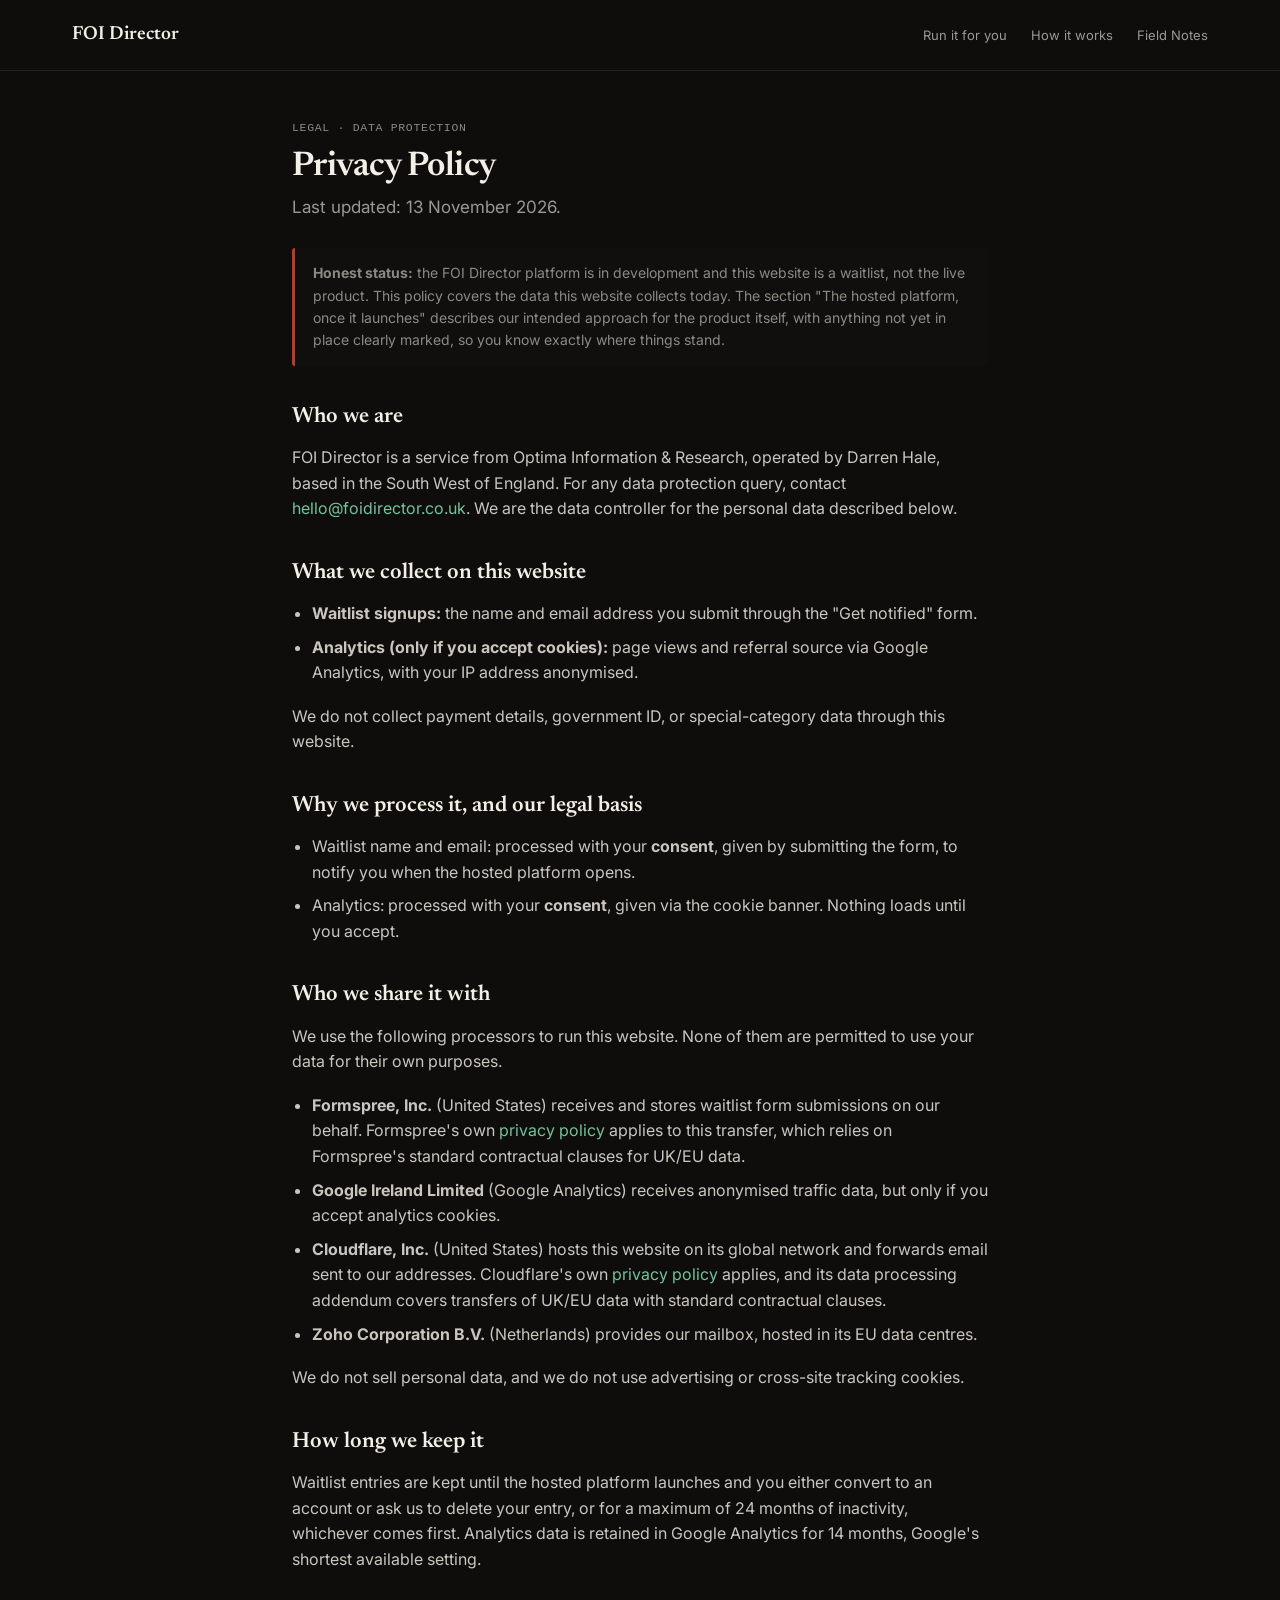
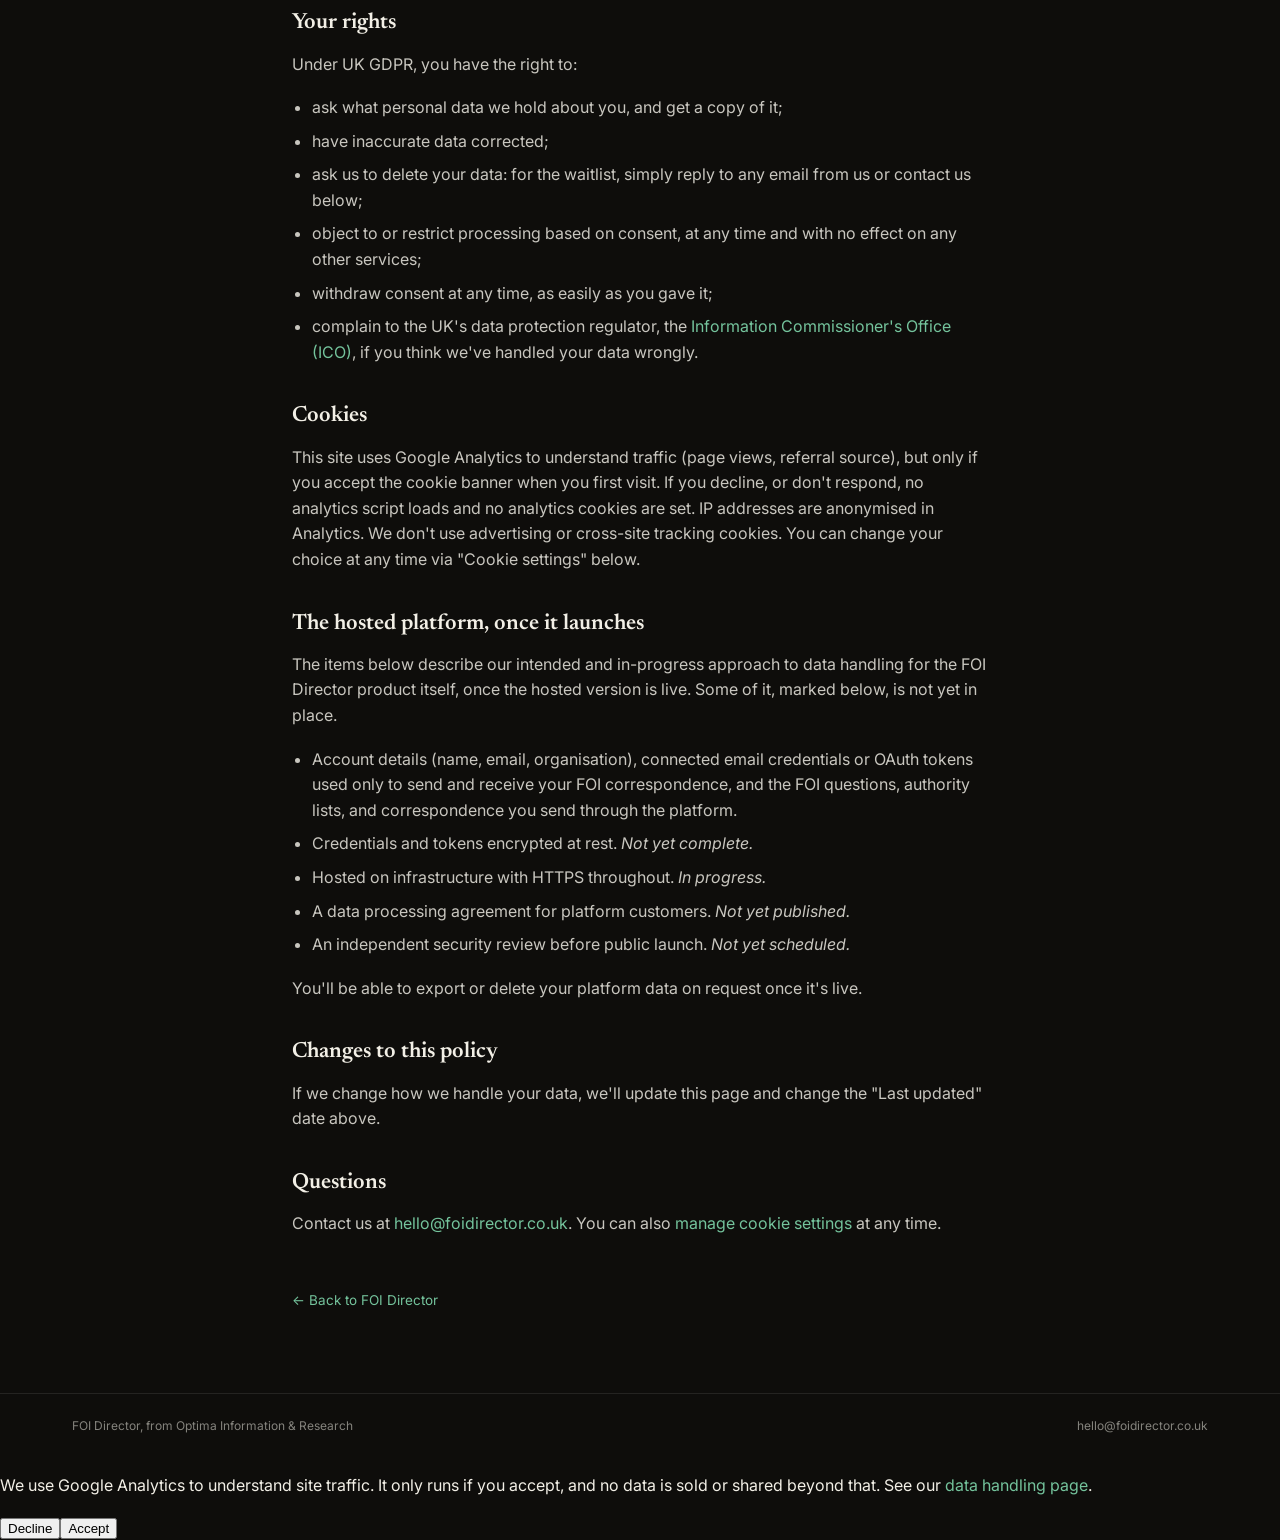
==== data-handling.html @ d2fff846 "Replace the June landing draft with the FOI Director site The site that ran at foidirector.co.uk, re" ====
<!DOCTYPE html>
<html lang="en">
<head>
<meta charset="UTF-8">
<meta name="viewport" content="width=device-width, initial-scale=1.0">
<title>Privacy Policy | FOI Director</title>
<meta name="description" content="FOI Director privacy policy: what personal data we collect on this website and waitlist, why, who we share it with, and your rights under UK GDPR.">
<link rel="canonical" href="https://foidirector.co.uk/data-handling">
<link rel="icon" href="data:image/svg+xml,%3Csvg xmlns='http://www.w3.org/2000/svg' viewBox='0 0 64 64'%3E%3Crect width='64' height='64' rx='6' fill='%232f6a4e'/%3E%3Ctext x='32' y='43' font-family='Georgia,serif' font-size='30' fill='white' text-anchor='middle'%3EFD%3C/text%3E%3C/svg%3E">
<link rel="preconnect" href="https://fonts.googleapis.com">
<link rel="preconnect" href="https://fonts.gstatic.com" crossorigin>
<link href="https://fonts.googleapis.com/css2?family=Inter:wght@400;500;600;700&family=Newsreader:opsz,wght@6..72,400;6..72,500;6..72,600&display=swap" rel="stylesheet">
<link rel="stylesheet" href="css/blog.css">
</head>
<body>

<a href="#main" class="skip-link">Skip to main content</a>

<header class="site">
  <div class="bar">
    <a class="wordmark" href="index.html" style="color:inherit;text-decoration:none">FOI Director</a>
    <nav>
      <a href="index.html#service">Run it for you</a>
      <a href="index.html#how-it-works">How it works</a>
      <a href="blog/index.html">Field Notes</a>
    </nav>
  </div>
</header>

<main class="wrap" id="main">
  <article class="post">
    <div class="meta">Legal &middot; Data protection</div>
    <h1>Privacy Policy</h1>
    <p class="standfirst">Last updated: 13 November 2026.</p>

    <div class="note">
      <strong>Honest status:</strong> the FOI Director platform is in development and this website is a waitlist,
      not the live product. This policy covers the data this website collects today. The section
      "The hosted platform, once it launches" describes our intended approach for the product itself,
      with anything not yet in place clearly marked, so you know exactly where things stand.
    </div>

    <h2>Who we are</h2>
    <p>
      FOI Director is a service from Optima Information &amp; Research, operated by Darren Hale, based
      in the South West of England. For any data protection query, contact
      <a href="mailto:hello@foidirector.co.uk">hello@foidirector.co.uk</a>. We are the data controller
      for the personal data described below.
    </p>

    <h2>What we collect on this website</h2>
    <ul>
      <li><strong>Waitlist signups:</strong> the name and email address you submit through the "Get notified" form.</li>
      <li><strong>Analytics (only if you accept cookies):</strong> page views and referral source via Google Analytics, with your IP address anonymised.</li>
    </ul>
    <p>We do not collect payment details, government ID, or special-category data through this website.</p>

    <h2>Why we process it, and our legal basis</h2>
    <ul>
      <li>Waitlist name and email: processed with your <strong>consent</strong>, given by submitting the form, to notify you when the hosted platform opens.</li>
      <li>Analytics: processed with your <strong>consent</strong>, given via the cookie banner. Nothing loads until you accept.</li>
    </ul>

    <h2>Who we share it with</h2>
    <p>We use the following processors to run this website. None of them are permitted to use your data for their own purposes.</p>
    <ul>
      <li><strong>Formspree, Inc.</strong> (United States) receives and stores waitlist form submissions on our behalf. Formspree's own <a href="https://formspree.io/legal/privacy-policy" target="_blank" rel="noopener noreferrer">privacy policy</a> applies to this transfer, which relies on Formspree's standard contractual clauses for UK/EU data.</li>
      <li><strong>Google Ireland Limited</strong> (Google Analytics) receives anonymised traffic data, but only if you accept analytics cookies.</li>
      <li><strong>Cloudflare, Inc.</strong> (United States) hosts this website on its global network and forwards email sent to our addresses. Cloudflare's own <a href="https://www.cloudflare.com/privacypolicy/" target="_blank" rel="noopener noreferrer">privacy policy</a> applies, and its data processing addendum covers transfers of UK/EU data with standard contractual clauses.</li>
      <li><strong>Zoho Corporation B.V.</strong> (Netherlands) provides our mailbox, hosted in its EU data centres.</li>
    </ul>
    <p>We do not sell personal data, and we do not use advertising or cross-site tracking cookies.</p>

    <h2>How long we keep it</h2>
    <p>
      Waitlist entries are kept until the hosted platform launches and you either convert to an account
      or ask us to delete your entry, or for a maximum of 24 months of inactivity, whichever comes first.
      Analytics data is retained in Google Analytics for 14 months, Google's shortest available setting.
    </p>

    <h2>Your rights</h2>
    <p>Under UK GDPR, you have the right to:</p>
    <ul>
      <li>ask what personal data we hold about you, and get a copy of it;</li>
      <li>have inaccurate data corrected;</li>
      <li>ask us to delete your data: for the waitlist, simply reply to any email from us or contact us below;</li>
      <li>object to or restrict processing based on consent, at any time and with no effect on any other services;</li>
      <li>withdraw consent at any time, as easily as you gave it;</li>
      <li>complain to the UK's data protection regulator, the <a href="https://ico.org.uk/make-a-complaint/" target="_blank" rel="noopener noreferrer">Information Commissioner's Office (ICO)</a>, if you think we've handled your data wrongly.</li>
    </ul>

    <h2>Cookies</h2>
    <p>
      This site uses Google Analytics to understand traffic (page views, referral source),
      but only if you accept the cookie banner when you first visit. If you decline, or don't
      respond, no analytics script loads and no analytics cookies are set. IP addresses are
      anonymised in Analytics. We don't use advertising or cross-site tracking cookies.
      You can change your choice at any time via "Cookie settings" below.
    </p>

    <h2>The hosted platform, once it launches</h2>
    <p>
      The items below describe our intended and in-progress approach to data handling for the FOI
      Director product itself, once the hosted version is live. Some of it, marked below, is not yet
      in place.
    </p>
    <ul>
      <li>Account details (name, email, organisation), connected email credentials or OAuth tokens used only to send and receive your FOI correspondence, and the FOI questions, authority lists, and correspondence you send through the platform.</li>
      <li>Credentials and tokens encrypted at rest. <em>Not yet complete.</em></li>
      <li>Hosted on infrastructure with HTTPS throughout. <em>In progress.</em></li>
      <li>A data processing agreement for platform customers. <em>Not yet published.</em></li>
      <li>An independent security review before public launch. <em>Not yet scheduled.</em></li>
    </ul>
    <p>You'll be able to export or delete your platform data on request once it's live.</p>

    <h2>Changes to this policy</h2>
    <p>If we change how we handle your data, we'll update this page and change the "Last updated" date above.</p>

    <h2>Questions</h2>
    <p>Contact us at <a href="mailto:hello@foidirector.co.uk">hello@foidirector.co.uk</a>. You can also <a href="#" id="cookie-settings">manage cookie settings</a> at any time.</p>

    <a class="back" href="index.html">&larr; Back to FOI Director</a>
  </article>
</main>

<footer class="site">
  <div class="bar">
    <span>FOI Director, from Optima Information &amp; Research</span>
    <a href="mailto:hello@foidirector.co.uk">hello@foidirector.co.uk</a>
  </div>
</footer>

<script src="js/consent.js" defer></script>
</body>
</html>
---- css/blog.css ----
/* blog.css: Field Notes section. Shares the homepage palette (editorial). */
:root{
  --bg:#0e0d0b; --card:#181613; --card-inner:#100f0d;
  --line:rgba(255,255,255,.09); --line-strong:rgba(255,255,255,.16);
  --cream:#e8e3d0; --cream-line:#cdc7b2; --on-cream:#171512;
  --accent:#2f6a4e; --accent-hover:#367a5a; --accent-text:#74c39c; --on-accent:#f2efe6;
  --alert:#bb3b2b;
  --text:#f2efe6; --text-soft:rgba(242,239,230,.62); --text-dim:rgba(242,239,230,.55); --text-faint:rgba(242,239,230,.52);
  --font-sans:"Inter","Helvetica Neue",Arial,sans-serif;
  --font-serif:"Newsreader",Georgia,serif;
  --font-mono:ui-monospace,Menlo,monospace;
  --r-sm:2px; --r-md:3px; --r-lg:5px;
}
*{box-sizing:border-box}
html{scroll-behavior:smooth}
body{margin:0;background:var(--bg);color:var(--text);font-family:var(--font-sans);-webkit-font-smoothing:antialiased;line-height:1.6}
.skip-link{position:absolute;left:-9999px;top:0;background:var(--accent);color:var(--on-accent);padding:10px 18px;border-radius:var(--r-md);z-index:100;font-size:14px;font-weight:600;text-decoration:none}
.skip-link:focus{left:12px;top:12px}
.wrap{max-width:760px;margin:0 auto;padding:0 32px}
a{color:var(--accent-text);text-decoration:none}
a:hover{text-decoration:underline}

/* header/nav (matches homepage) */
header.site{border-bottom:1px solid var(--line)}
header.site .bar{max-width:1200px;margin:0 auto;padding:20px 32px;display:flex;align-items:center;justify-content:space-between;flex-wrap:wrap;gap:12px}
.wordmark{font-family:var(--font-serif);font-size:19px;font-weight:600;color:var(--text)}
header.site nav{display:flex;gap:24px;font-size:13px}
header.site nav a{color:var(--text-soft)}
header.site nav a:hover{color:var(--text);text-decoration:none}

/* index */
.blog-head{padding:56px 0 8px}
.blog-head .kicker{font-family:var(--font-mono);font-size:11.5px;letter-spacing:.12em;text-transform:uppercase;color:var(--accent-text)}
.blog-head h1{font-family:var(--font-serif);font-size:40px;font-weight:600;letter-spacing:-.015em;margin:8px 0 10px}
.blog-head p{color:var(--text-soft);font-size:15px;margin:0}
.post-list{padding:28px 0 72px;display:flex;flex-direction:column}
.post-card{border-top:1px solid var(--line);padding:26px 0;display:block}
.post-card:last-child{border-bottom:1px solid var(--line)}
.post-card .meta{font-family:var(--font-mono);font-size:11.5px;letter-spacing:.06em;text-transform:uppercase;color:var(--text-dim)}
.post-card h2{font-family:var(--font-serif);font-size:24px;font-weight:600;letter-spacing:-.01em;margin:8px 0 8px;color:var(--text)}
.post-card p{color:var(--text-dim);font-size:14.5px;margin:0}
.post-card:hover h2{color:var(--accent-text)}

/* article */
article.post{padding:48px 0 40px}
article.post .meta{font-family:var(--font-mono);font-size:11.5px;letter-spacing:.06em;text-transform:uppercase;color:var(--text-dim)}
article.post h1{font-family:var(--font-serif);font-size:34px;line-height:1.12;font-weight:600;letter-spacing:-.015em;margin:10px 0 8px}
article.post .standfirst{font-size:17px;color:var(--text-soft);line-height:1.55;margin:0 0 28px}
article.post h2{font-family:var(--font-serif);font-size:22px;font-weight:600;margin:34px 0 10px}
article.post p{font-size:16px;color:rgba(242,239,230,.82);margin:0 0 18px}
article.post ul{font-size:16px;color:rgba(242,239,230,.82);padding-left:20px;margin:0 0 18px}
article.post li{margin-bottom:8px}
article.post .pull{border-left:3px solid var(--accent);background:var(--card);padding:16px 20px;border-radius:var(--r-md);margin:24px 0;font-size:16px;color:var(--text)}
article.post .note{border-left:3px solid var(--alert);background:var(--card-inner);padding:14px 18px;border-radius:var(--r-md);margin:24px 0;font-size:14px;color:var(--text-dim)}
.cta-box{border:1px solid var(--line);border-left:3px solid var(--accent);border-radius:var(--r-lg);background:var(--card);padding:24px 28px;margin:40px 0 0}
.cta-box h3{font-family:var(--font-serif);font-size:20px;font-weight:600;margin:0 0 8px}
.cta-box p{font-size:15px;color:var(--text-soft);margin:0 0 16px}
.btn-primary{display:inline-block;background:var(--accent);color:var(--on-accent);font-weight:600;font-size:14px;padding:12px 22px;border-radius:var(--r-md)}
.btn-primary:hover{background:var(--accent-hover);text-decoration:none}
.back{display:inline-block;margin:36px 0 0;font-size:13.5px}

footer.site{border-top:1px solid var(--line);margin-top:40px}
footer.site .bar{max-width:1200px;margin:0 auto;padding:22px 32px;display:flex;justify-content:space-between;flex-wrap:wrap;gap:12px;font-size:12px;color:var(--text-faint)}
footer.site a{color:var(--text-faint)}
@media(max-width:600px){.blog-head h1{font-size:32px}article.post h1{font-size:28px}}
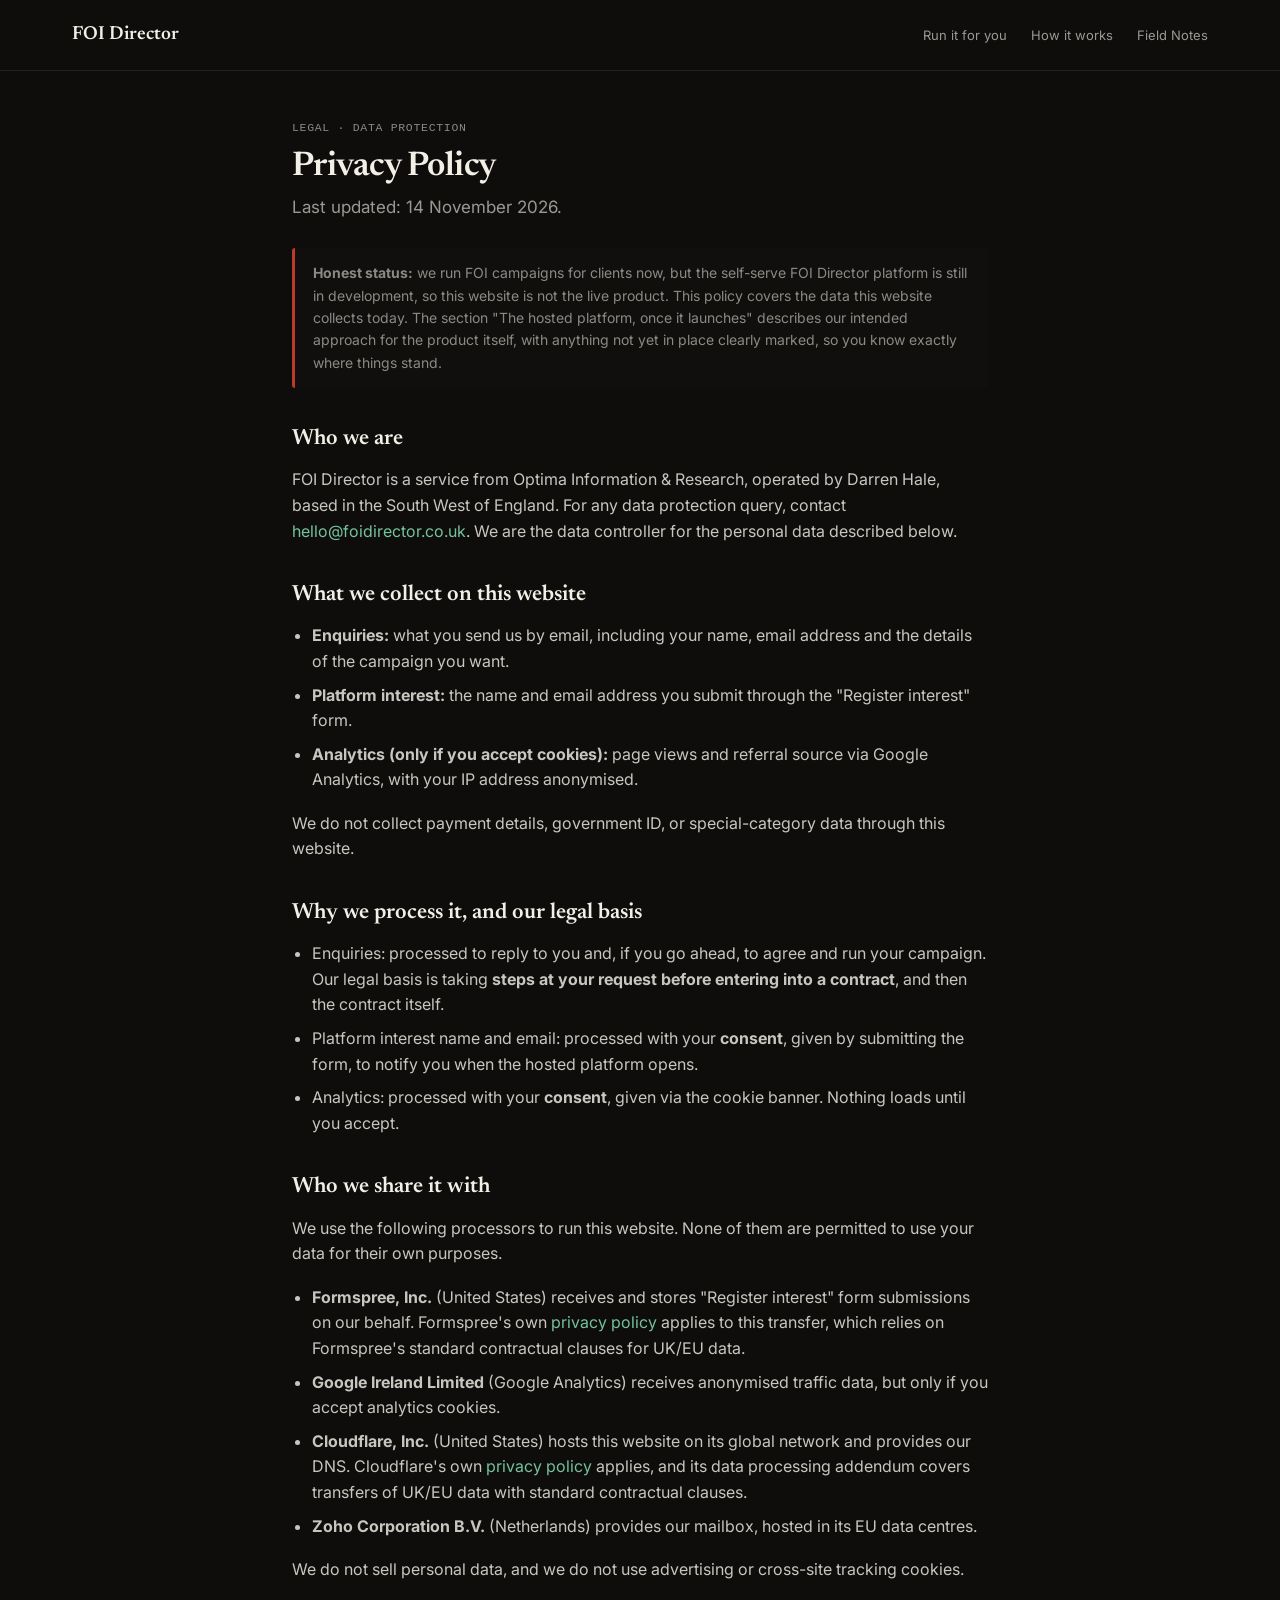
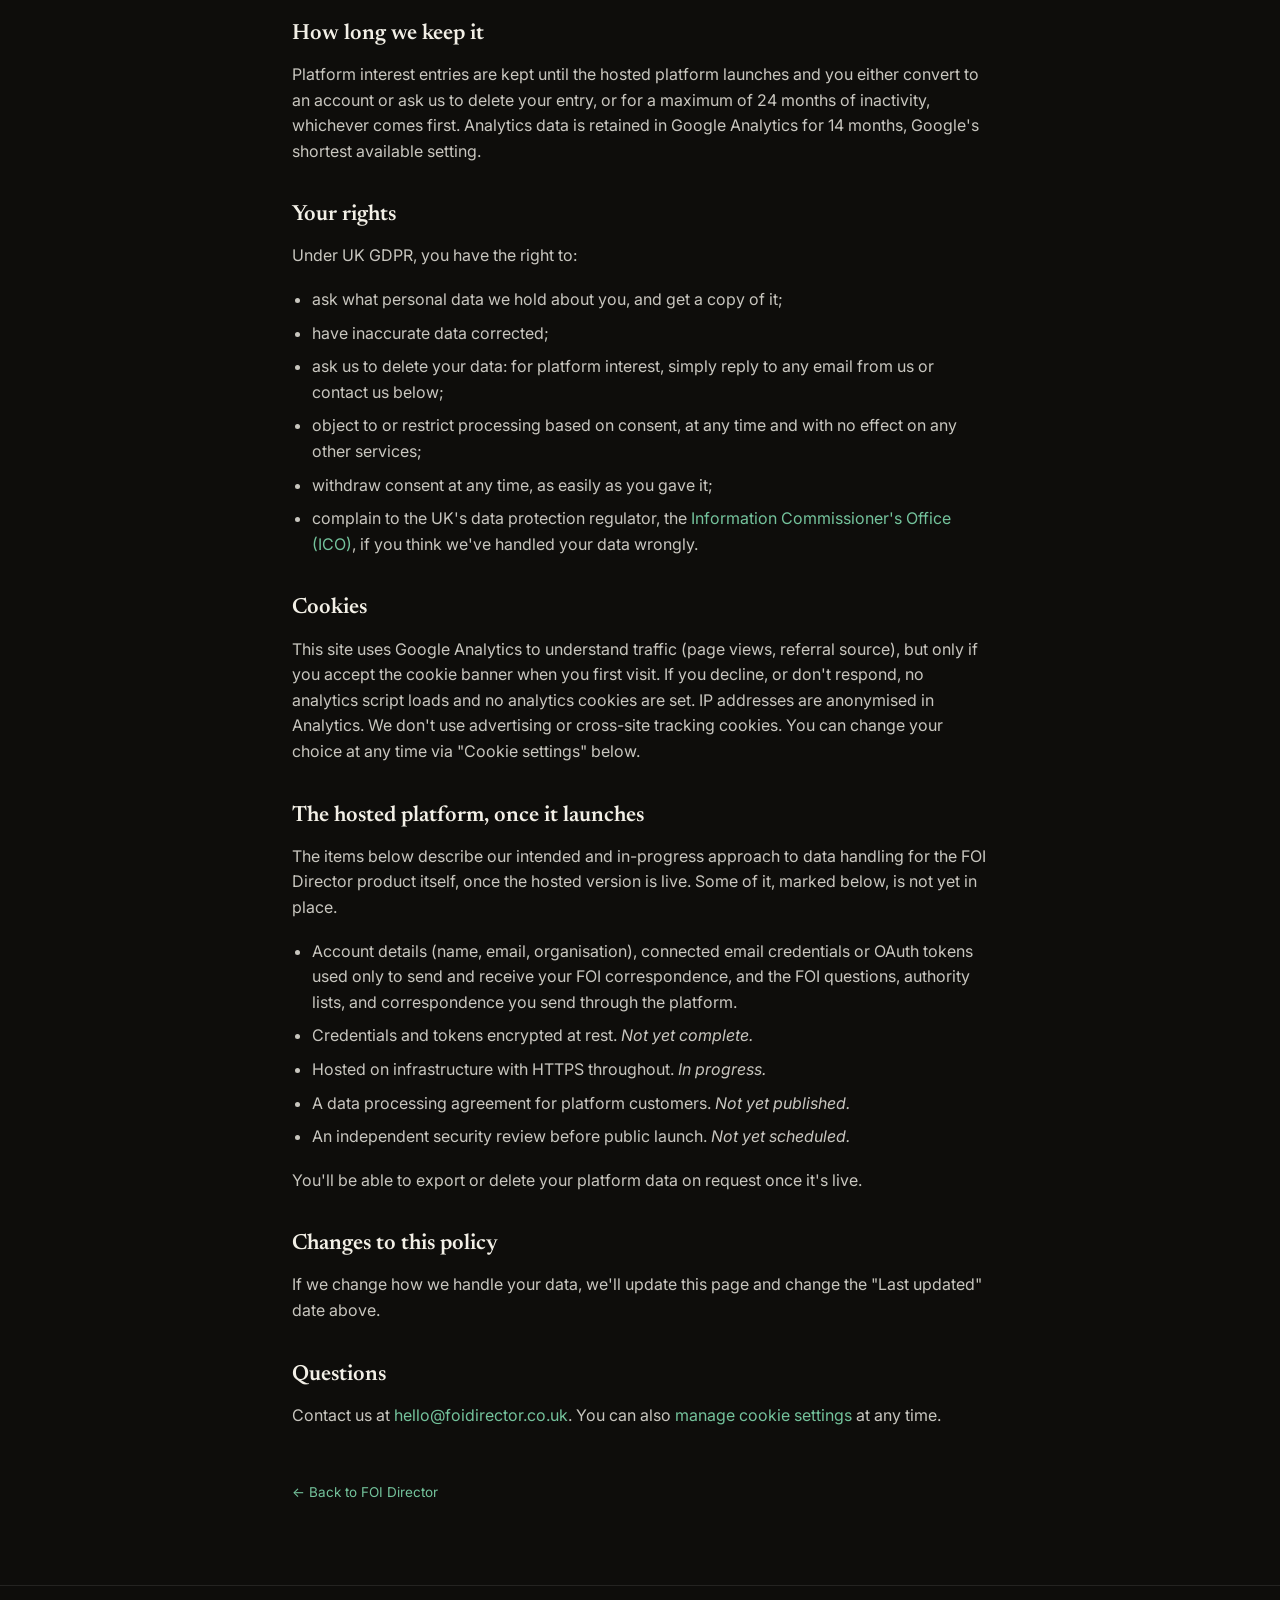
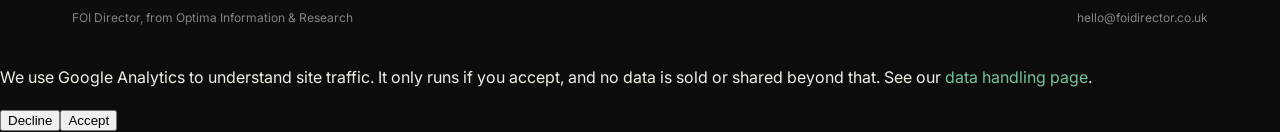
==== commit 6d2a7ddb: "Update figures, add fixed prices, blur council names in screenshot - Figures recounted from the camp" ====
--- a/data-handling.html
+++ b/data-handling.html
@@ -4,7 +4,7 @@
 <meta charset="UTF-8">
 <meta name="viewport" content="width=device-width, initial-scale=1.0">
 <title>Privacy Policy | FOI Director</title>
-<meta name="description" content="FOI Director privacy policy: what personal data we collect on this website and waitlist, why, who we share it with, and your rights under UK GDPR.">
+<meta name="description" content="FOI Director privacy policy: what personal data we collect on this website, why, who we share it with, and your rights under UK GDPR.">
 <link rel="canonical" href="https://foidirector.co.uk/data-handling">
 <link rel="icon" href="data:image/svg+xml,%3Csvg xmlns='http://www.w3.org/2000/svg' viewBox='0 0 64 64'%3E%3Crect width='64' height='64' rx='6' fill='%232f6a4e'/%3E%3Ctext x='32' y='43' font-family='Georgia,serif' font-size='30' fill='white' text-anchor='middle'%3EFD%3C/text%3E%3C/svg%3E">
 <link rel="preconnect" href="https://fonts.googleapis.com">
@@ -31,11 +31,11 @@
   <article class="post">
     <div class="meta">Legal &middot; Data protection</div>
     <h1>Privacy Policy</h1>
-    <p class="standfirst">Last updated: 13 November 2026.</p>
+    <p class="standfirst">Last updated: 14 November 2026.</p>
 
     <div class="note">
-      <strong>Honest status:</strong> the FOI Director platform is in development and this website is a waitlist,
-      not the live product. This policy covers the data this website collects today. The section
+      <strong>Honest status:</strong> we run FOI campaigns for clients now, but the self-serve FOI Director platform is still in development,
+      so this website is not the live product. This policy covers the data this website collects today. The section
       "The hosted platform, once it launches" describes our intended approach for the product itself,
       with anything not yet in place clearly marked, so you know exactly where things stand.
     </div>
@@ -50,30 +50,32 @@
 
     <h2>What we collect on this website</h2>
     <ul>
-      <li><strong>Waitlist signups:</strong> the name and email address you submit through the "Get notified" form.</li>
+      <li><strong>Enquiries:</strong> what you send us by email, including your name, email address and the details of the campaign you want.</li>
+      <li><strong>Platform interest:</strong> the name and email address you submit through the "Register interest" form.</li>
       <li><strong>Analytics (only if you accept cookies):</strong> page views and referral source via Google Analytics, with your IP address anonymised.</li>
     </ul>
     <p>We do not collect payment details, government ID, or special-category data through this website.</p>
 
     <h2>Why we process it, and our legal basis</h2>
     <ul>
-      <li>Waitlist name and email: processed with your <strong>consent</strong>, given by submitting the form, to notify you when the hosted platform opens.</li>
+      <li>Enquiries: processed to reply to you and, if you go ahead, to agree and run your campaign. Our legal basis is taking <strong>steps at your request before entering into a contract</strong>, and then the contract itself.</li>
+      <li>Platform interest name and email: processed with your <strong>consent</strong>, given by submitting the form, to notify you when the hosted platform opens.</li>
       <li>Analytics: processed with your <strong>consent</strong>, given via the cookie banner. Nothing loads until you accept.</li>
     </ul>
 
     <h2>Who we share it with</h2>
     <p>We use the following processors to run this website. None of them are permitted to use your data for their own purposes.</p>
     <ul>
-      <li><strong>Formspree, Inc.</strong> (United States) receives and stores waitlist form submissions on our behalf. Formspree's own <a href="https://formspree.io/legal/privacy-policy" target="_blank" rel="noopener noreferrer">privacy policy</a> applies to this transfer, which relies on Formspree's standard contractual clauses for UK/EU data.</li>
+      <li><strong>Formspree, Inc.</strong> (United States) receives and stores "Register interest" form submissions on our behalf. Formspree's own <a href="https://formspree.io/legal/privacy-policy" target="_blank" rel="noopener noreferrer">privacy policy</a> applies to this transfer, which relies on Formspree's standard contractual clauses for UK/EU data.</li>
       <li><strong>Google Ireland Limited</strong> (Google Analytics) receives anonymised traffic data, but only if you accept analytics cookies.</li>
-      <li><strong>Cloudflare, Inc.</strong> (United States) hosts this website on its global network and forwards email sent to our addresses. Cloudflare's own <a href="https://www.cloudflare.com/privacypolicy/" target="_blank" rel="noopener noreferrer">privacy policy</a> applies, and its data processing addendum covers transfers of UK/EU data with standard contractual clauses.</li>
+      <li><strong>Cloudflare, Inc.</strong> (United States) hosts this website on its global network and provides our DNS. Cloudflare's own <a href="https://www.cloudflare.com/privacypolicy/" target="_blank" rel="noopener noreferrer">privacy policy</a> applies, and its data processing addendum covers transfers of UK/EU data with standard contractual clauses.</li>
       <li><strong>Zoho Corporation B.V.</strong> (Netherlands) provides our mailbox, hosted in its EU data centres.</li>
     </ul>
     <p>We do not sell personal data, and we do not use advertising or cross-site tracking cookies.</p>
 
     <h2>How long we keep it</h2>
     <p>
-      Waitlist entries are kept until the hosted platform launches and you either convert to an account
+      Platform interest entries are kept until the hosted platform launches and you either convert to an account
       or ask us to delete your entry, or for a maximum of 24 months of inactivity, whichever comes first.
       Analytics data is retained in Google Analytics for 14 months, Google's shortest available setting.
     </p>
@@ -83,7 +85,7 @@
     <ul>
       <li>ask what personal data we hold about you, and get a copy of it;</li>
       <li>have inaccurate data corrected;</li>
-      <li>ask us to delete your data: for the waitlist, simply reply to any email from us or contact us below;</li>
+      <li>ask us to delete your data: for platform interest, simply reply to any email from us or contact us below;</li>
       <li>object to or restrict processing based on consent, at any time and with no effect on any other services;</li>
       <li>withdraw consent at any time, as easily as you gave it;</li>
       <li>complain to the UK's data protection regulator, the <a href="https://ico.org.uk/make-a-complaint/" target="_blank" rel="noopener noreferrer">Information Commissioner's Office (ICO)</a>, if you think we've handled your data wrongly.</li>
